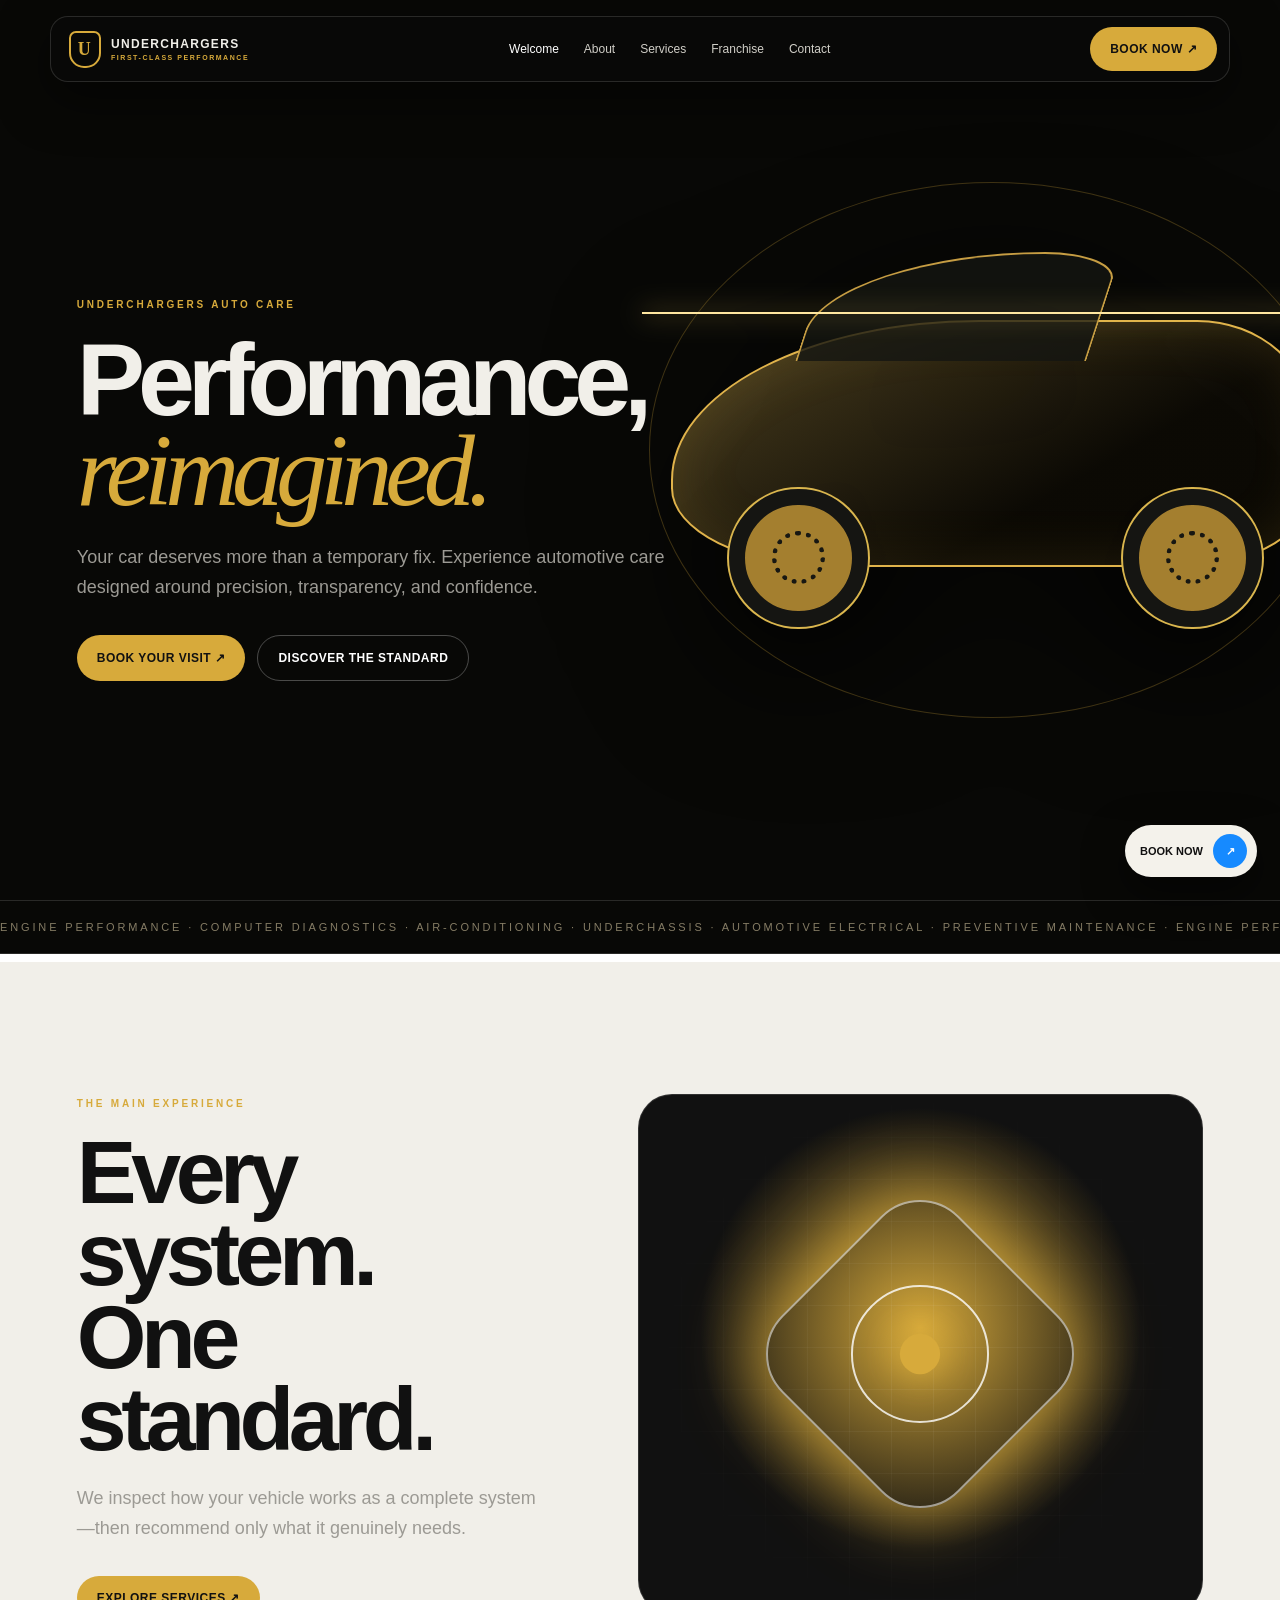
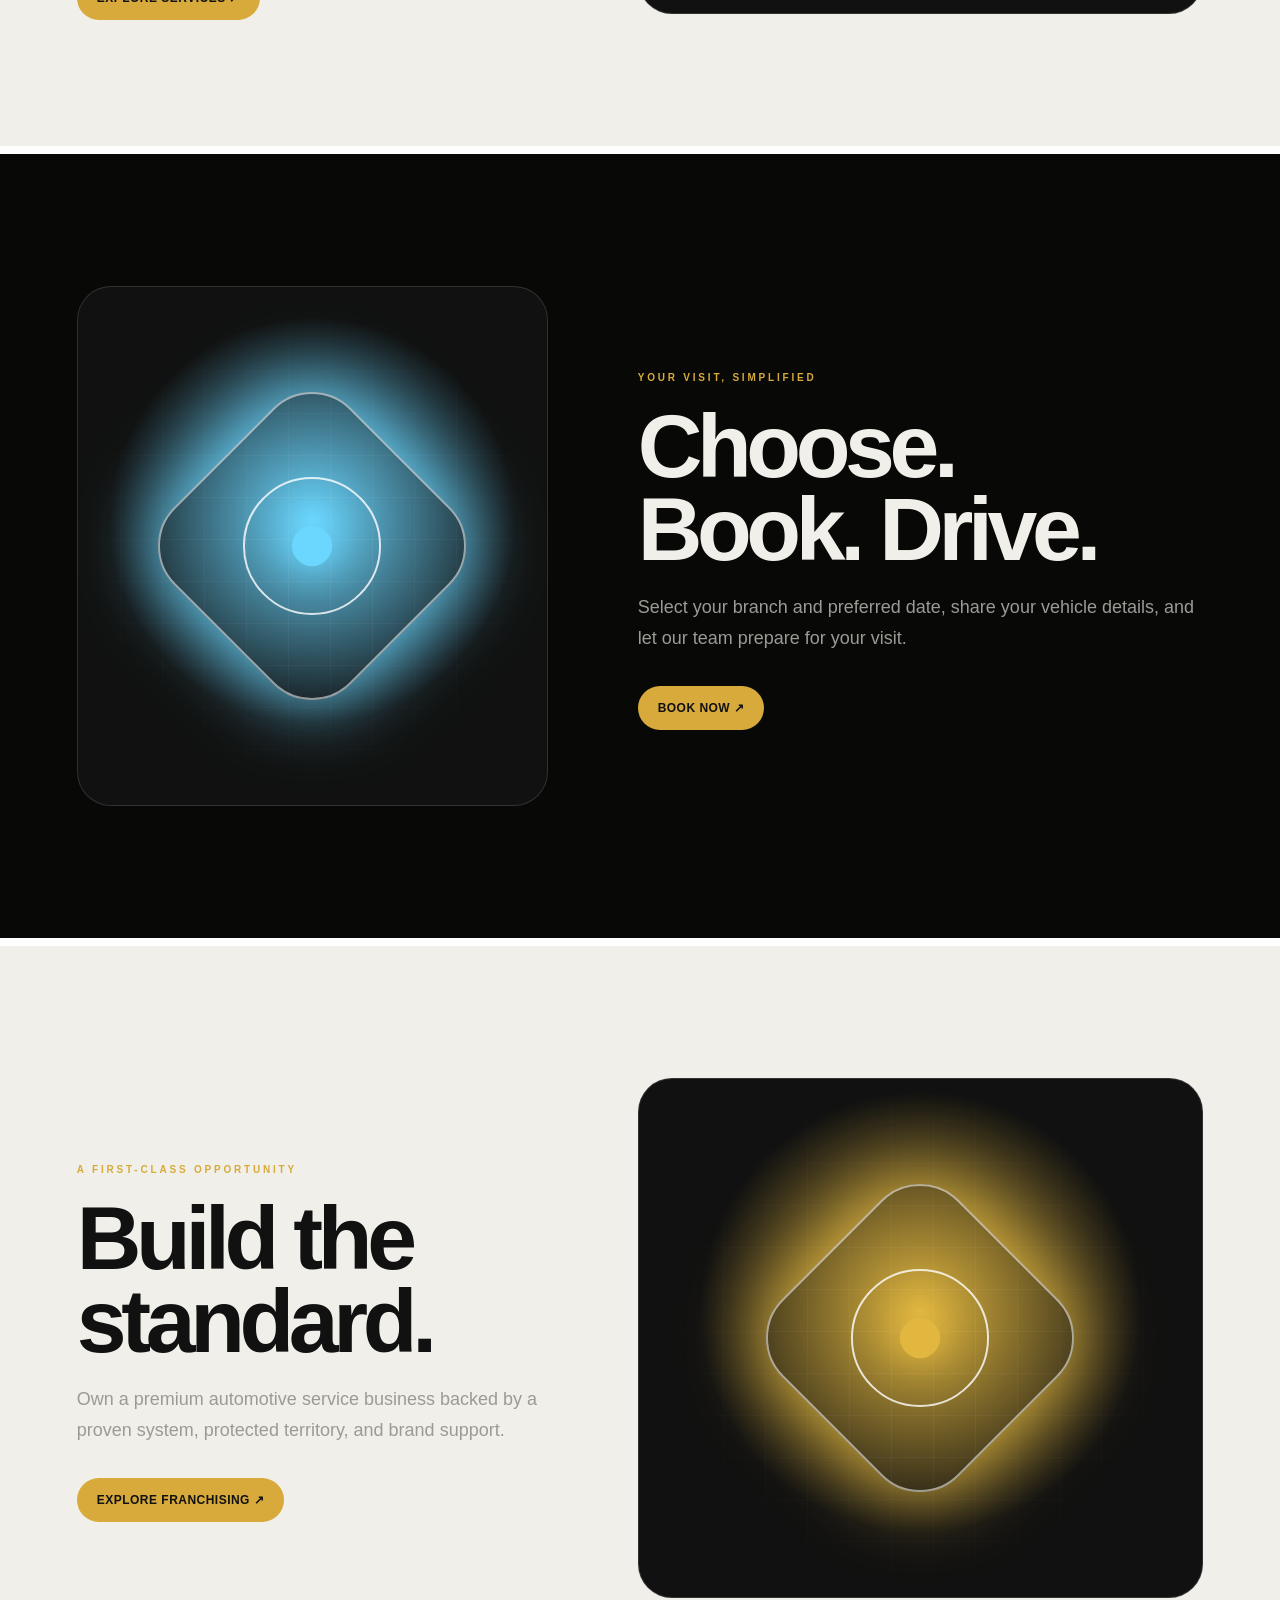
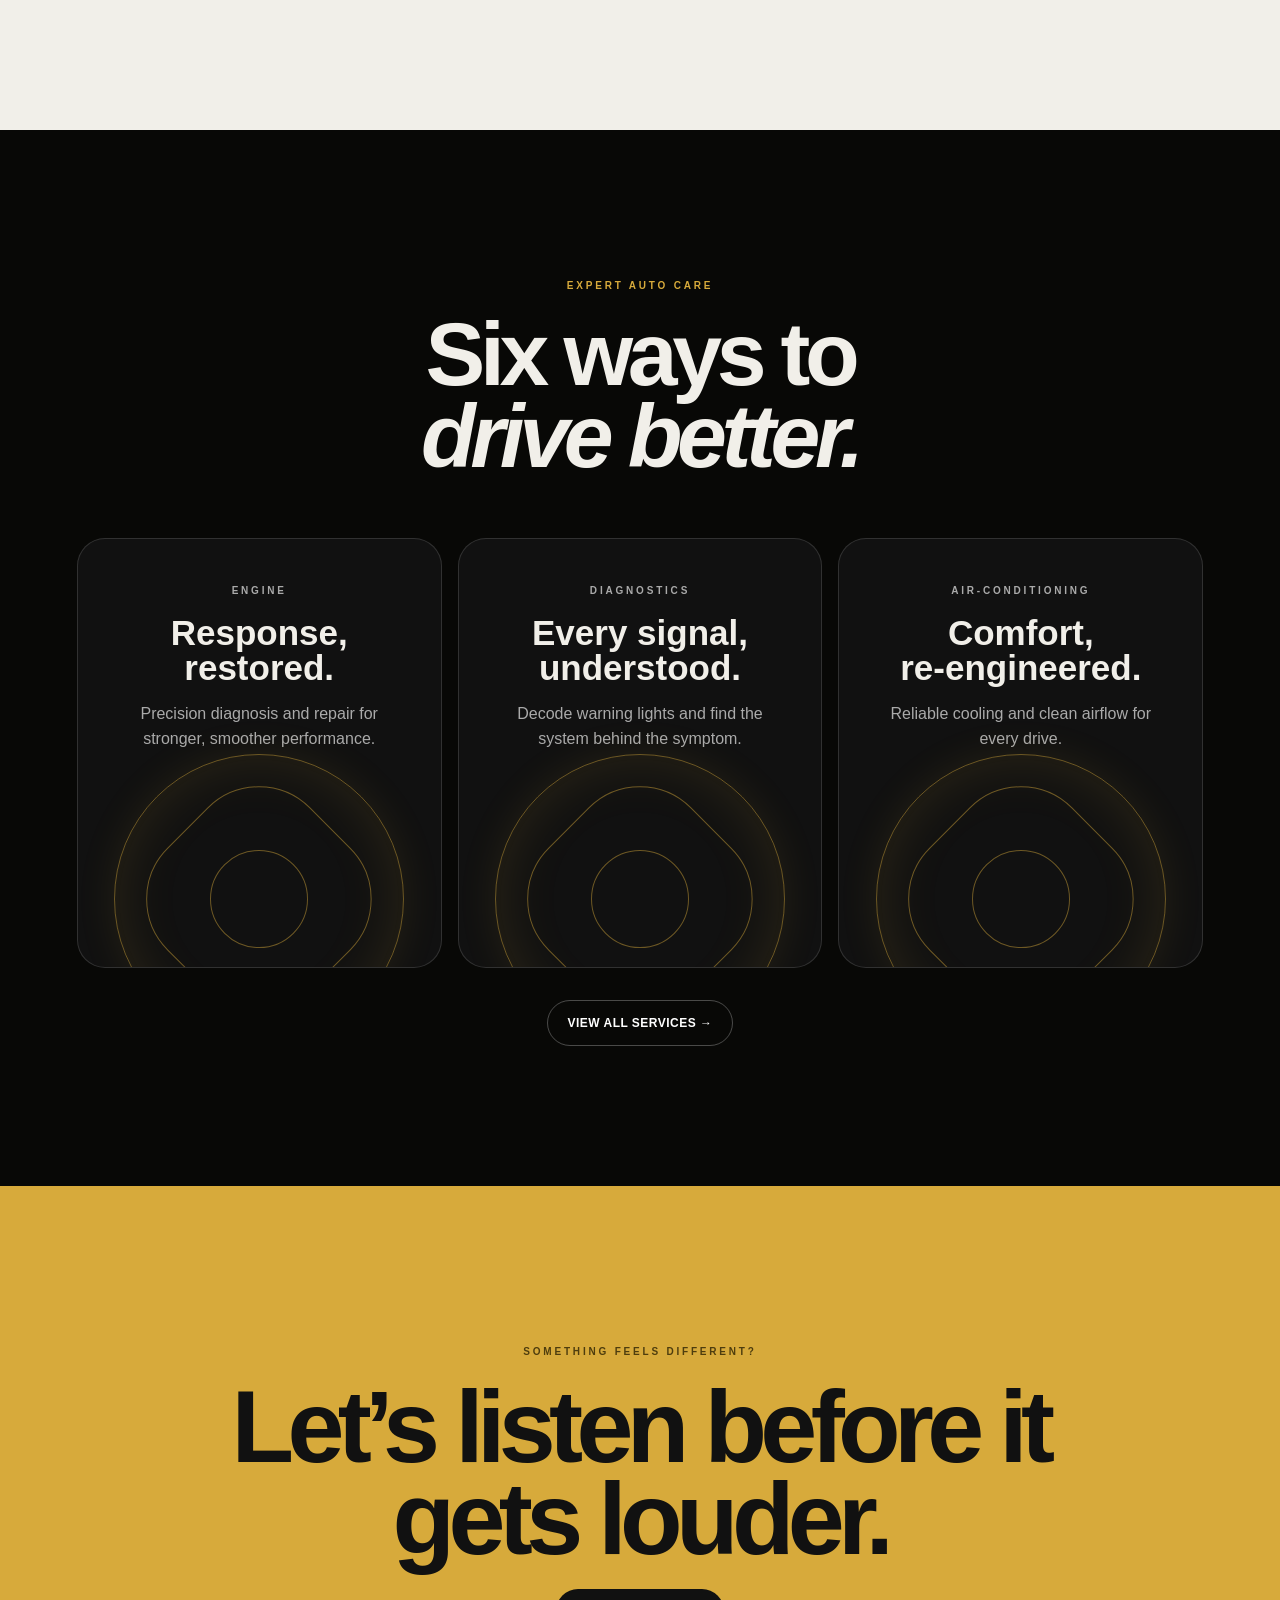
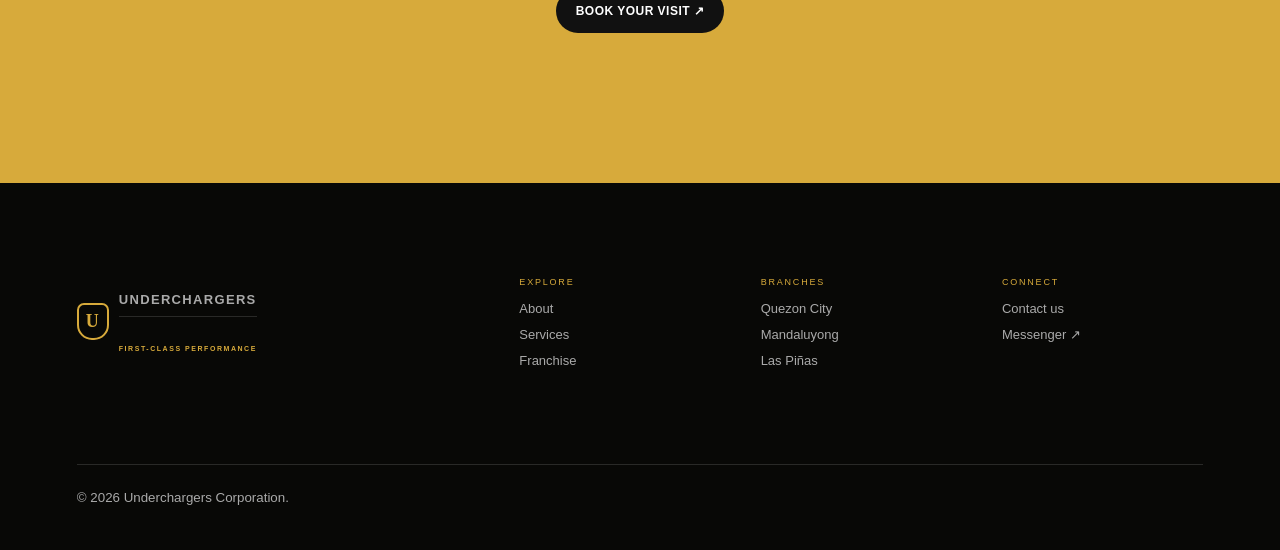
==== index.html @ 42dcd39c "Add files via upload" ====
<!doctype html><html lang="en"><head><meta charset="utf-8"><meta name="viewport" content="width=device-width,initial-scale=1"><title>Underchargers — First-Class Performance</title><meta name="description" content="Premium automotive care built around precision, transparency, and confidence."><link rel="stylesheet" href="styles.css"></head><body>
<nav class="nav"><a class="logo" href="index.html"><span class="mark">U</span><span>UNDERCHARGERS<small>FIRST-CLASS PERFORMANCE</small></span></a><div class="links"><a class="active" href="index.html">Welcome</a><a href="about.html">About</a><a href="services.html">Services</a><a href="franchise.html">Franchise</a><a href="contact.html">Contact</a></div><a class="book-btn" href="book.html">BOOK NOW ↗</a><button class="menu" aria-label="Menu">☰</button></nav>
<main><section class="hero"><div class="hero-copy"><p class="eyebrow">UNDERCHARGERS AUTO CARE</p><h1 class="display">Performance,<br><em>reimagined.</em></h1><p class="sub">Your car deserves more than a temporary fix. Experience automotive care designed around precision, transparency, and confidence.</p><div class="actions"><a class="button" href="book.html">BOOK YOUR VISIT ↗</a><a class="button outline" href="about.html">DISCOVER THE STANDARD</a></div></div><div class="visual-car"><div class="orbit"></div><div class="scan"></div><div class="car-body"></div><div class="wheel w1"></div><div class="wheel w2"></div></div></section>
<div class="marquee"><span>ENGINE PERFORMANCE · COMPUTER DIAGNOSTICS · AIR-CONDITIONING · UNDERCHASSIS · AUTOMOTIVE ELECTRICAL · PREVENTIVE MAINTENANCE · ENGINE PERFORMANCE · COMPUTER DIAGNOSTICS · AIR-CONDITIONING · UNDERCHASSIS · AUTOMOTIVE ELECTRICAL · PREVENTIVE MAINTENANCE · </span></div>
<section class="feature light"><div><p class="eyebrow">THE MAIN EXPERIENCE</p><h2>Every system.<br>One standard.</h2><p class="sub">We inspect how your vehicle works as a complete system—then recommend only what it genuinely needs.</p><div class="actions"><a class="button" href="services.html">EXPLORE SERVICES ↗</a></div></div><div class="feature-art" style="--tone:#d7aa3b"><div class="mechanism"></div></div></section>
<section class="feature"><div class="feature-art" style="--tone:#6bd7ff"><div class="mechanism"></div></div><div><p class="eyebrow">YOUR VISIT, SIMPLIFIED</p><h2>Choose.<br>Book. Drive.</h2><p class="sub">Select your branch and preferred date, share your vehicle details, and let our team prepare for your visit.</p><div class="actions"><a class="button" href="book.html">BOOK NOW ↗</a></div></div></section>
<section class="feature light"><div><p class="eyebrow">A FIRST-CLASS OPPORTUNITY</p><h2>Build the<br>standard.</h2><p class="sub">Own a premium automotive service business backed by a proven system, protected territory, and brand support.</p><div class="actions"><a class="button" href="franchise.html">EXPLORE FRANCHISING ↗</a></div></div><div class="feature-art" style="--tone:#e1b740"><div class="mechanism"></div></div></section>
<section class="section center"><p class="eyebrow">EXPERT AUTO CARE</p><h2 class="page-title">Six ways to<br><em>drive better.</em></h2><div class="tiles"><article class="tile"><p class="eyebrow">ENGINE</p><h3>Response,<br>restored.</h3><p>Precision diagnosis and repair for stronger, smoother performance.</p><div class="tile-art"></div></article><article class="tile"><p class="eyebrow">DIAGNOSTICS</p><h3>Every signal,<br>understood.</h3><p>Decode warning lights and find the system behind the symptom.</p><div class="tile-art"></div></article><article class="tile"><p class="eyebrow">AIR-CONDITIONING</p><h3>Comfort,<br>re-engineered.</h3><p>Reliable cooling and clean airflow for every drive.</p><div class="tile-art"></div></article></div><div class="actions" style="justify-content:center"><a class="button outline" href="services.html">VIEW ALL SERVICES →</a></div></section>
<section class="cta-band"><p class="eyebrow">SOMETHING FEELS DIFFERENT?</p><h2>Let’s listen before it gets louder.</h2><a class="button" href="book.html">BOOK YOUR VISIT ↗</a></section></main>
<footer><div class="footer-logo logo"><span class="mark">U</span><span>UNDERCHARGERS<small>FIRST-CLASS PERFORMANCE</small></span></div><div><p>EXPLORE</p><a href="about.html">About</a><a href="services.html">Services</a><a href="franchise.html">Franchise</a></div><div><p>BRANCHES</p><span>Quezon City</span><span>Mandaluyong</span><span>Las Piñas</span></div><div><p>CONNECT</p><a href="contact.html">Contact us</a><a href="https://m.me/underchargers">Messenger ↗</a></div><small>© 2026 Underchargers Corporation.</small></footer><a class="floating" href="book.html">BOOK NOW <i>↗</i></a><script src="script.js"></script></body></html>
---- styles.css ----
:root{--bg:#080806;--panel:#11110e;--gold:#d7aa3b;--gold2:#f4d77c;--paper:#f1efe9;--muted:#9c9a94;--blue:#72d7ff}*{box-sizing:border-box}html{scroll-behavior:smooth}body{margin:0;background:var(--bg);color:var(--paper);font-family:Inter,Arial,sans-serif;overflow-x:hidden}a{color:inherit;text-decoration:none}button,input,select,textarea{font:inherit}.nav{position:fixed;z-index:50;top:16px;left:50%;transform:translateX(-50%);width:min(1180px,calc(100% - 28px));height:66px;padding:0 12px 0 18px;display:flex;align-items:center;justify-content:space-between;border:1px solid #fff2;border-radius:18px;background:#0a0a08c9;backdrop-filter:blur(18px);box-shadow:0 16px 50px #0008}.logo{display:flex;align-items:center;gap:10px;font-size:12px;font-weight:900;letter-spacing:.11em}.mark{display:grid;place-items:center;width:32px;height:37px;border:2px solid var(--gold);border-radius:7px 7px 15px 15px;color:var(--gold);font:900 18px Georgia}.logo small{display:block;margin-top:3px;color:var(--gold);font-size:7px;letter-spacing:.22em}.links{display:flex;align-items:center;gap:25px;font-size:12px}.links a{color:#d1cfc8}.links a:hover,.links a.active{color:#fff}.book-btn,.button{display:inline-flex;align-items:center;justify-content:center;gap:22px;padding:15px 20px;border:0;border-radius:100px;background:var(--gold);color:#111!important;font-size:12px;font-weight:900;letter-spacing:.04em;cursor:pointer}.book-btn:hover,.button:hover{transform:translateY(-2px);box-shadow:0 12px 32px #d7aa3b35}.menu{display:none;border:0;background:transparent;color:white;font-size:25px}.eyebrow{color:var(--gold);font-size:10px;font-weight:900;letter-spacing:.28em}.display{font-size:clamp(58px,8vw,128px);line-height:.88;letter-spacing:-.07em;margin:25px 0}.display em{font-family:Georgia,serif;font-weight:400;color:var(--gold)}.sub{max-width:620px;color:var(--muted);font-size:18px;line-height:1.7}.hero{position:relative;min-height:100vh;padding:160px max(6vw,28px) 90px;display:flex;align-items:center;overflow:hidden}.hero-copy{position:relative;z-index:4;width:55%}.actions{display:flex;gap:12px;flex-wrap:wrap;margin-top:32px}.button.outline{background:transparent;color:white!important;border:1px solid #fff4}.visual-car{position:absolute;right:-6%;top:26%;width:57vw;height:48vh;filter:drop-shadow(0 35px 70px #000);animation:float 6s ease-in-out infinite}.car-body{position:absolute;inset:20% 6% 23%;border:2px solid #e0b34b;border-radius:48% 18% 20% 25%/65% 42% 32% 32%;background:linear-gradient(150deg,#e4bd5b55,#19130655 64%);box-shadow:inset 0 0 60px #d7aa3b22}.car-body:before{content:"";position:absolute;left:22%;top:-29%;width:45%;height:44%;border:2px solid #c69d43;border-bottom:0;border-radius:90% 32% 0 0;transform:skewX(-18deg);background:#151612cc}.wheel{position:absolute;bottom:9%;width:19%;aspect-ratio:1;border-radius:50%;border:16px solid #151512;background:#a47f2f;box-shadow:0 0 0 2px #dab64e}.wheel:after{content:"";position:absolute;inset:25%;border:5px dotted #171712;border-radius:50%}.wheel.w1{left:14%}.wheel.w2{right:13%}.scan{position:absolute;z-index:2;left:2%;right:2%;height:2px;top:18%;background:#ffe7a0;box-shadow:0 0 25px #ffd560;animation:scan 3.2s ease-in-out infinite}.orbit{position:absolute;inset:-12% 3%;border:1px solid #d6aa3b44;border-radius:50%;animation:spin 15s linear infinite}.section{padding:140px max(6vw,28px)}.light{background:var(--paper);color:#111}.center{text-align:center}.center .sub{margin-inline:auto}.feature{min-height:88vh;display:grid;grid-template-columns:1fr 1.2fr;align-items:center;gap:7vw;padding:110px max(6vw,28px);border-top:8px solid #fff}.feature h2,.page-title{font-size:clamp(52px,7vw,105px);line-height:.92;letter-spacing:-.06em;margin:22px 0}.feature-art{position:relative;min-height:520px;border-radius:34px;overflow:hidden;background:radial-gradient(circle at 50% 45%,var(--tone,#a97817),#111 55%);border:1px solid #fff2}.feature-art:before{content:"";position:absolute;inset:0;background-image:linear-gradient(#fff1 1px,transparent 1px),linear-gradient(90deg,#fff1 1px,transparent 1px);background-size:42px 42px;mask-image:radial-gradient(circle,#000,transparent 72%)}.mechanism{position:absolute;width:250px;aspect-ratio:1;left:50%;top:50%;transform:translate(-50%,-50%) rotate(45deg);border:2px solid #fff8;border-radius:22%;box-shadow:0 0 80px var(--tone);animation:turn 8s linear infinite}.mechanism:before,.mechanism:after{content:"";position:absolute;inset:22%;border:2px solid #fffc;border-radius:50%}.mechanism:after{inset:42%;background:var(--tone);border:0;box-shadow:0 0 35px var(--tone)}.tiles{display:grid;grid-template-columns:repeat(3,1fr);gap:16px;margin-top:60px}.tile{position:relative;min-height:430px;padding:34px;border-radius:28px;overflow:hidden;background:#111;border:1px solid #fff2}.tile h3{font-size:35px;line-height:1;margin:16px 0}.tile p{color:#aaa;line-height:1.6}.tile-art{position:absolute;left:10%;right:10%;bottom:-18%;aspect-ratio:1;border:1px solid #d6aa3b77;border-radius:50%;box-shadow:inset 0 0 60px #d6aa3b22,0 0 40px #d6aa3b19}.tile-art:before,.tile-art:after{content:"";position:absolute;inset:15%;border:1px solid #d6aa3b77;border-radius:36%;transform:rotate(45deg)}.tile-art:after{inset:33%;border-radius:50%;animation:pulse 2.8s infinite}.marquee{overflow:hidden;padding:20px 0;border-block:1px solid #fff2;white-space:nowrap;color:#857c65;font-size:11px;letter-spacing:.26em}.marquee span{display:inline-block;animation:marquee 24s linear infinite}.cta-band{padding:150px 28px;text-align:center;background:var(--gold);color:#111}.cta-band .eyebrow{color:#4e3d0e}.cta-band h2{font-size:clamp(56px,8vw,116px);line-height:.9;letter-spacing:-.065em;margin:24px auto;max-width:1000px}.cta-band .button{background:#111;color:#fff!important}.floating{position:fixed;z-index:60;right:23px;bottom:23px;display:flex;align-items:center;gap:10px;padding:9px 10px 9px 15px;border-radius:100px;background:#f4f2eb;color:#111;box-shadow:0 15px 40px #0008;font-size:11px;font-weight:900}.floating i{display:grid;place-items:center;width:34px;height:34px;border-radius:50%;background:#168aff;color:white;font-style:normal}footer{display:grid;grid-template-columns:2fr 1fr 1fr 1fr;gap:40px;padding:85px max(6vw,28px) 45px;background:#080806;color:#aaa}footer p{color:var(--gold);font-size:9px;letter-spacing:.2em}footer a,footer span{display:block;font-size:13px;line-height:2}footer small{grid-column:1/-1;margin-top:50px;padding-top:25px;border-top:1px solid #fff2}.page-hero{min-height:78vh;padding:180px max(6vw,28px) 90px;display:flex;align-items:end;position:relative;overflow:hidden}.page-hero .sub{font-size:20px}.about-theme{background:var(--paper);color:#111}.about-theme .nav{background:#eeeae0d9;border-color:#1112}.about-theme .links a{color:#403d36}.about-theme .menu{color:#111}.editorial{display:grid;grid-template-columns:1fr 1fr;gap:8vw;align-items:center;padding:130px max(6vw,28px)}.editorial h2{font:400 clamp(50px,7vw,95px)/.95 Georgia,serif;letter-spacing:-.05em}.photo-placeholder{min-height:630px;border-radius:250px 250px 20px 20px;background:linear-gradient(150deg,#222,#69501d 45%,#d5af51);position:relative;overflow:hidden}.photo-placeholder:after{content:"UNDERCHARGERS";position:absolute;bottom:35px;left:35px;color:white;font-weight:900;letter-spacing:.2em}.values{display:grid;grid-template-columns:repeat(3,1fr);gap:1px;background:#bbb4a7}.value{background:var(--paper);padding:70px 45px;min-height:330px}.value b{color:#a67d19}.value h3{font-size:32px}.service-theme{background:#050b10}.lab-grid{position:absolute;inset:0;background-image:linear-gradient(#55caff10 1px,transparent 1px),linear-gradient(90deg,#55caff10 1px,transparent 1px);background-size:55px 55px;mask-image:linear-gradient(to bottom,#000,transparent)}.service-list{display:grid;gap:2px;background:#26323a;padding:2px}.service-row{display:grid;grid-template-columns:90px 1fr 1.2fr 70px;gap:25px;align-items:center;padding:40px max(4vw,22px);background:#071016;transition:.3s}.service-row:hover{background:#10232d}.service-row>span{color:var(--blue)}.service-row h3{font-size:clamp(30px,4vw,55px);margin:0}.service-row p{color:#9ba8af}.service-row b{font-size:26px}.franchise-theme{background:#0c0b09}.blueprint{position:absolute;inset:0;background-image:linear-gradient(#d7aa3b18 1px,transparent 1px),linear-gradient(90deg,#d7aa3b18 1px,transparent 1px);background-size:45px 45px;transform:perspective(700px) rotateX(58deg) scale(1.6);transform-origin:bottom;opacity:.8}.franchise-grid{display:grid;grid-template-columns:repeat(2,1fr);gap:16px}.biz-card{min-height:320px;padding:42px;border:1px solid #fff2;background:#11110e;border-radius:24px}.biz-card strong{font-size:72px;color:var(--gold)}.biz-card h3{font-size:28px}.timeline{display:grid;grid-template-columns:repeat(6,1fr);gap:2px;background:#2d291e}.step{background:#11110e;padding:35px 24px;min-height:250px}.step b{color:var(--gold);font-size:30px}.step h3{font-size:17px}.step p{font-size:13px;color:#999;line-height:1.6}.contact-theme{background:#e9e5da;color:#111}.concierge{display:grid;grid-template-columns:1fr 1fr;gap:18px;padding:80px max(6vw,28px) 140px}.contact-card{padding:44px;border:1px solid #bbb4a7;border-radius:26px;background:#f5f2ea}.contact-card h2{font-size:38px}.contact-card a{display:block;padding:17px 0;border-top:1px solid #ccc5b8}.booking-theme{background:#ece9e0;color:#111}.booking-wrap{padding:140px max(6vw,28px)}.booking-shell{max-width:1080px;margin:auto;background:#fff;border-radius:30px;box-shadow:0 30px 80px #42381724;overflow:hidden}.booking-head{padding:42px 50px;background:#111;color:white}.progress{height:4px;background:#332e20}.progress i{display:block;width:25%;height:100%;background:var(--gold);transition:.4s}.booking-body{padding:50px}.booking-step{display:none}.booking-step.active{display:block;animation:enter .4s ease}.booking-step h2{font-size:clamp(36px,5vw,62px);letter-spacing:-.04em}.choice-grid{display:grid;grid-template-columns:repeat(3,1fr);gap:12px}.choice{padding:24px;text-align:left;border:1px solid #d6d0c3;border-radius:16px;background:white;cursor:pointer}.choice:hover,.choice.selected{border-color:#ad7f17;background:#fff8e4}.choice strong{display:block;margin-bottom:7px}.calendar-head{display:flex;justify-content:space-between;align-items:center;margin:25px 0}.calendar-head button{border:0;background:#111;color:white;border-radius:50%;width:40px;height:40px}.calendar{display:grid;grid-template-columns:repeat(7,1fr);gap:6px}.calendar span{text-align:center;font-size:11px;color:#777;padding:8px}.day{aspect-ratio:1;border:1px solid #ddd6c7;border-radius:12px;background:white;cursor:pointer}.day:hover,.day.selected{background:var(--gold);border-color:var(--gold)}.day:disabled{opacity:.25;cursor:not-allowed}.form-grid{display:grid;grid-template-columns:1fr 1fr;gap:16px}.field{display:grid;gap:7px}.field.full{grid-column:1/-1}.field label{font-size:11px;font-weight:800;letter-spacing:.08em}.field input,.field select,.field textarea{width:100%;padding:15px;border:1px solid #ccc5b8;border-radius:12px;background:#faf9f5}.field textarea{min-height:130px;resize:vertical}.booking-actions{display:flex;justify-content:space-between;gap:12px;margin-top:35px}.booking-actions button{padding:14px 22px;border-radius:100px;border:1px solid #bbb;background:white;cursor:pointer}.booking-actions .next{background:#111;color:white;border-color:#111;margin-left:auto}.confirmation{text-align:center;padding:30px}.confirmation .check{display:grid;place-items:center;width:95px;height:95px;border-radius:50%;margin:0 auto 30px;background:var(--gold);font-size:45px}.confirmation strong{font-size:24px}.error{color:#b12222;font-size:12px;margin-top:15px}.hidden{display:none!important}
@keyframes float{50%{transform:translateY(-22px)}}@keyframes scan{50%{top:82%}}@keyframes spin{to{transform:rotate(360deg)}}@keyframes turn{to{transform:translate(-50%,-50%) rotate(405deg)}}@keyframes pulse{50%{transform:scale(1.15);box-shadow:0 0 35px var(--gold)}}@keyframes marquee{to{transform:translateX(-50%)}}@keyframes enter{from{opacity:0;transform:translateY(15px)}}
@media(max-width:980px){.links{display:none;position:absolute;top:76px;left:0;right:0;padding:24px;flex-direction:column;align-items:stretch;background:#0b0b09;border:1px solid #fff2;border-radius:18px}.links.open{display:flex}.menu{display:block}.nav .book-btn{margin-left:auto;margin-right:8px}.hero-copy{width:72%}.tiles{grid-template-columns:1fr 1fr}.timeline{grid-template-columns:repeat(3,1fr)}footer{grid-template-columns:1fr 1fr}.footer-logo{grid-column:1/-1}}
@media(max-width:680px){.nav{top:8px;height:60px}.nav>.book-btn{font-size:0;padding:12px}.nav>.book-btn:after{content:"BOOK";font-size:10px}.logo span:last-child{font-size:10px}.hero{min-height:930px;align-items:flex-start;padding-top:145px}.hero-copy{width:100%}.display{font-size:58px}.visual-car{width:110vw;height:38vh;top:57%;right:-28%}.feature{grid-template-columns:1fr;min-height:auto;padding-block:90px}.feature-art{min-height:420px;order:2}.tiles,.franchise-grid,.choice-grid,.form-grid,.concierge,.editorial{grid-template-columns:1fr}.tile{min-height:380px}.timeline{grid-template-columns:1fr 1fr}.service-row{grid-template-columns:45px 1fr 35px}.service-row p{grid-column:2/-1}.page-hero{min-height:85vh;padding-top:140px}.booking-wrap{padding:100px 14px}.booking-head,.booking-body{padding:30px 22px}.calendar{gap:3px}.day{border-radius:7px}.floating{left:14px;right:14px;justify-content:center}.floating i{position:absolute;right:8px}footer{grid-template-columns:1fr}.footer-logo{grid-column:auto}}
@media(prefers-reduced-motion:reduce){*{animation:none!important;scroll-behavior:auto!important}}
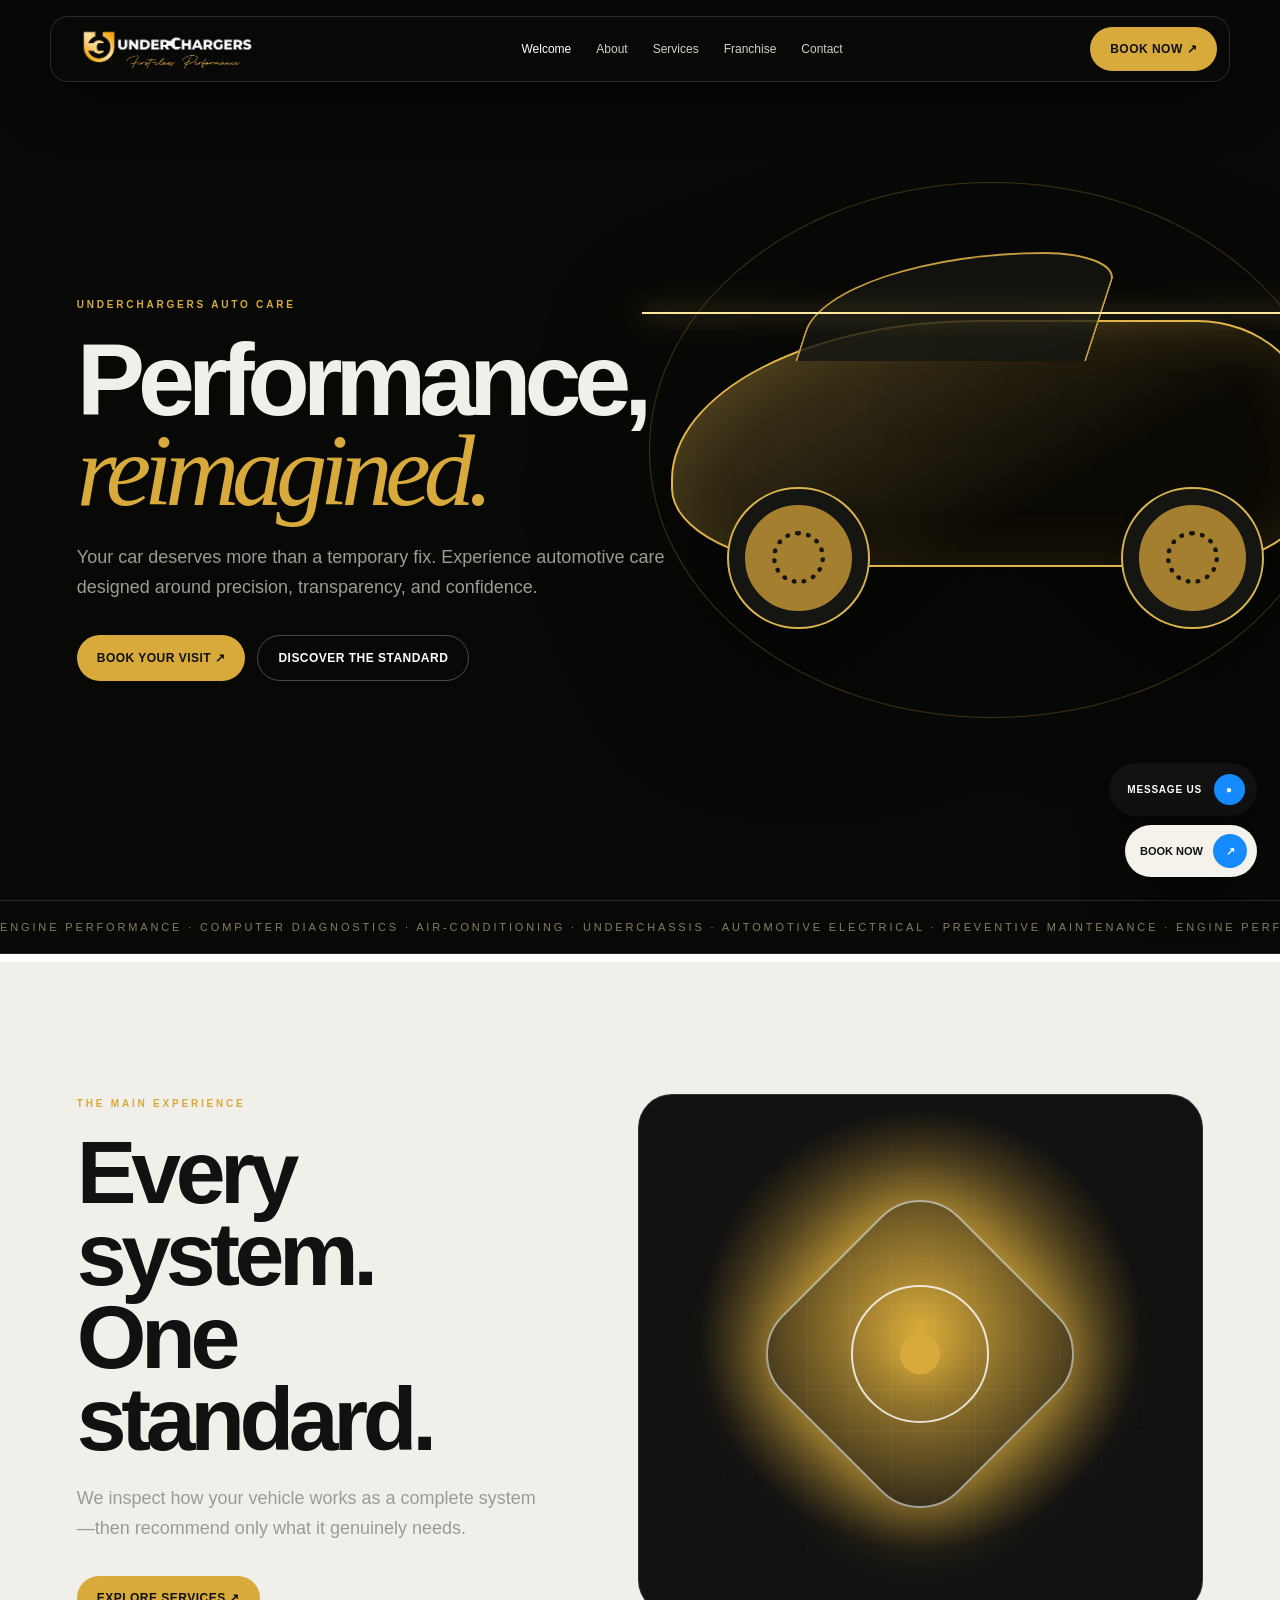
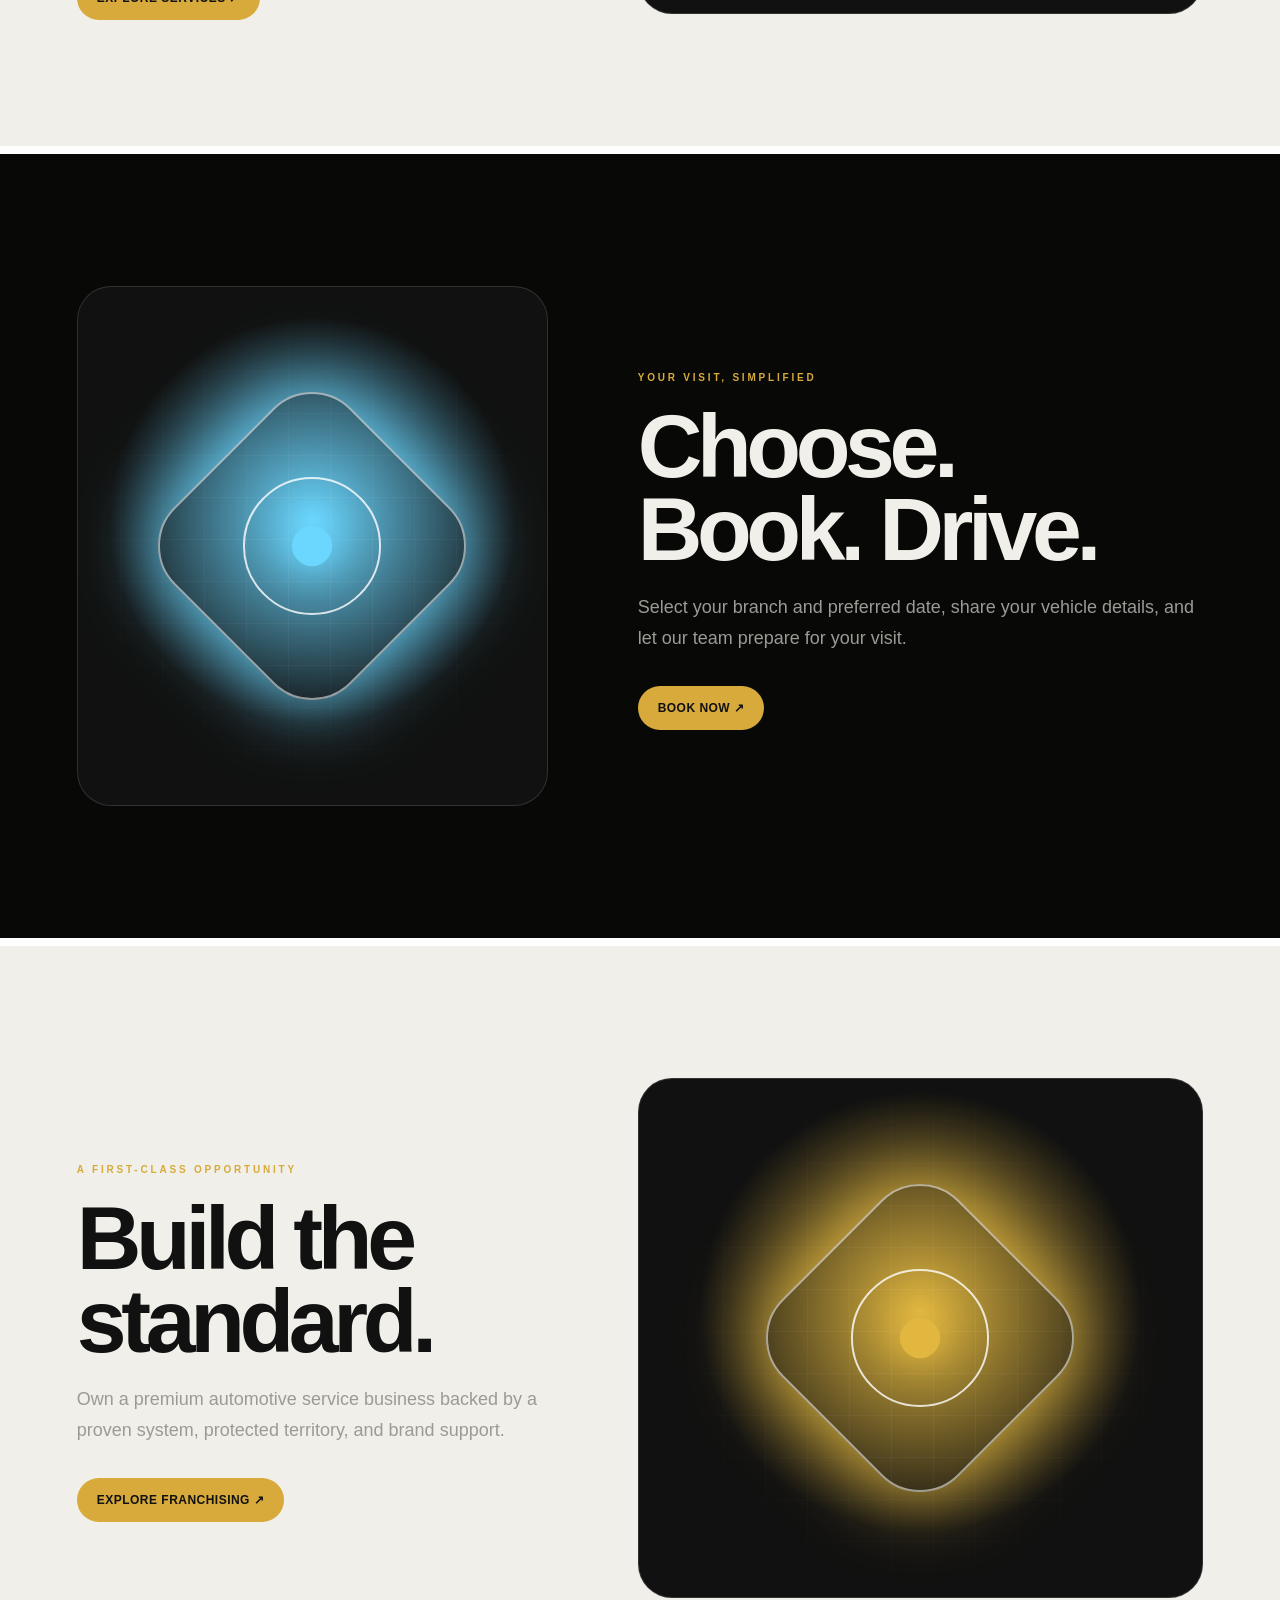
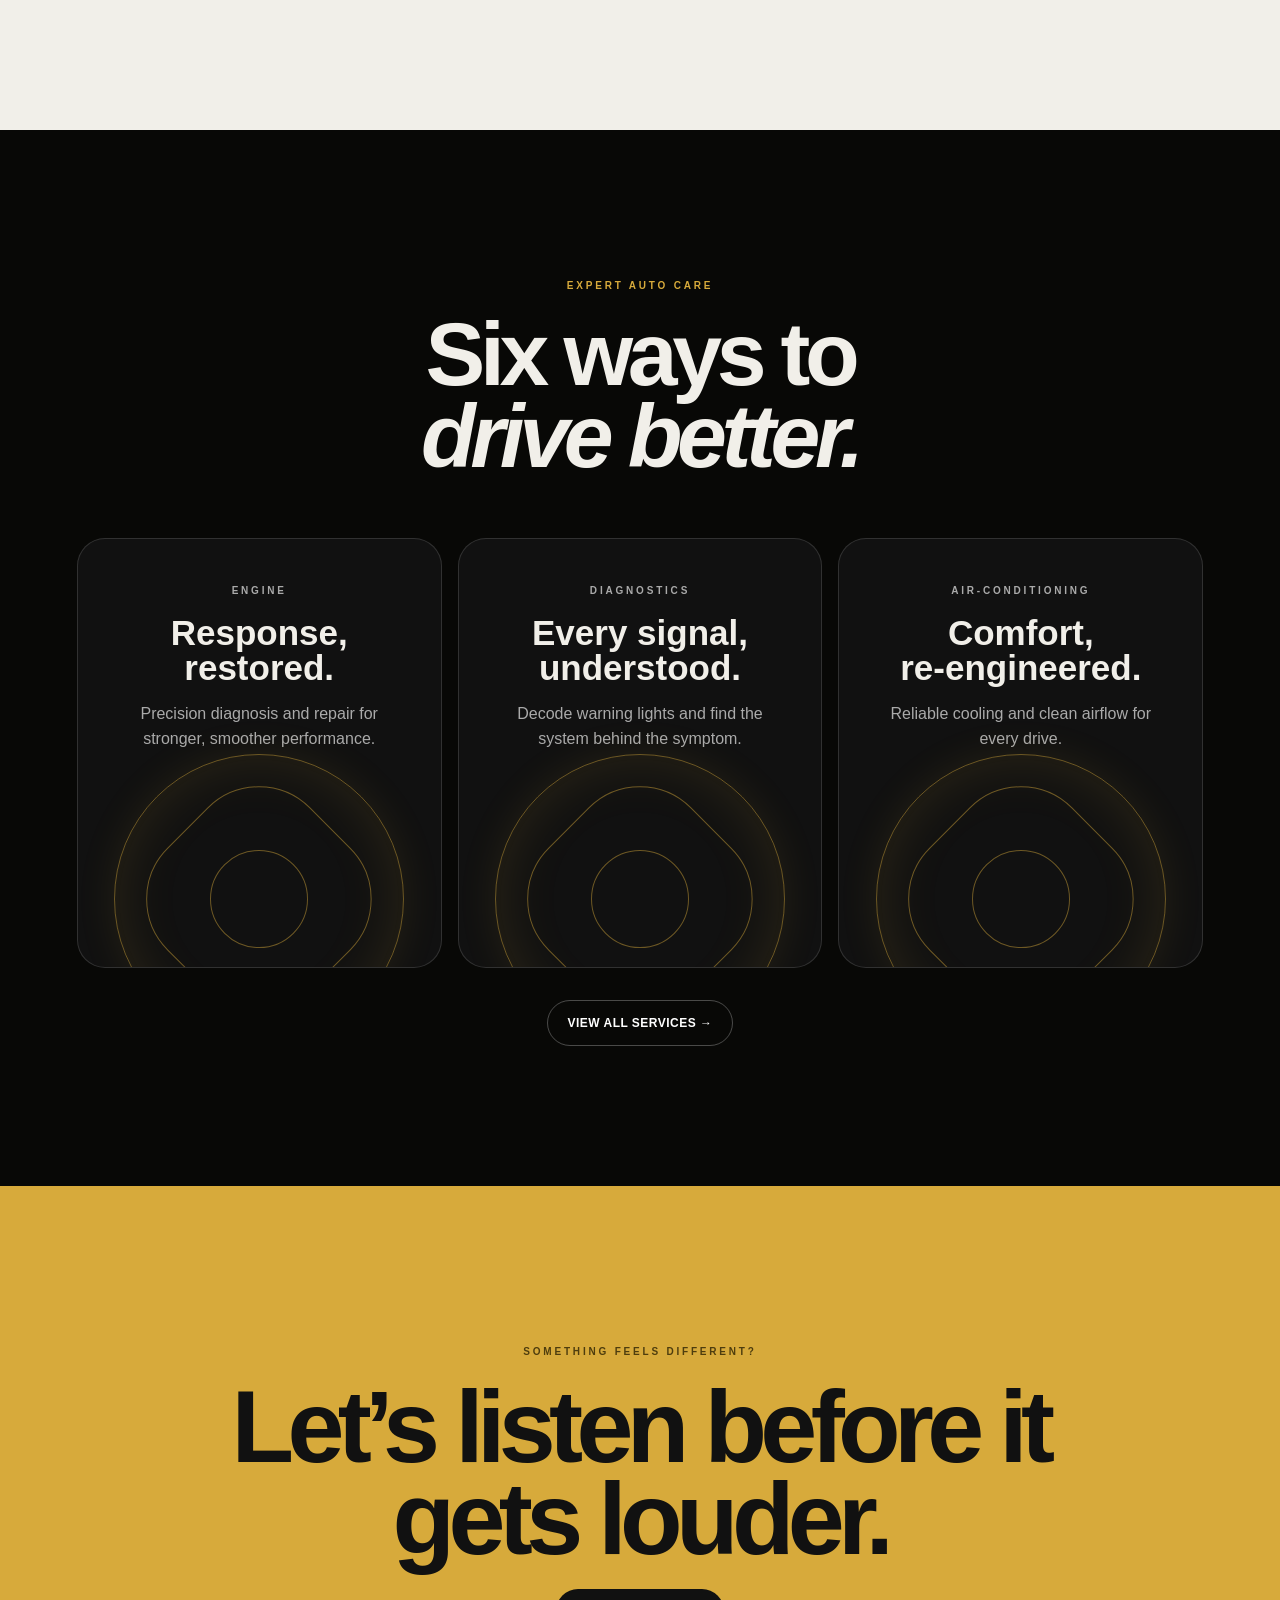
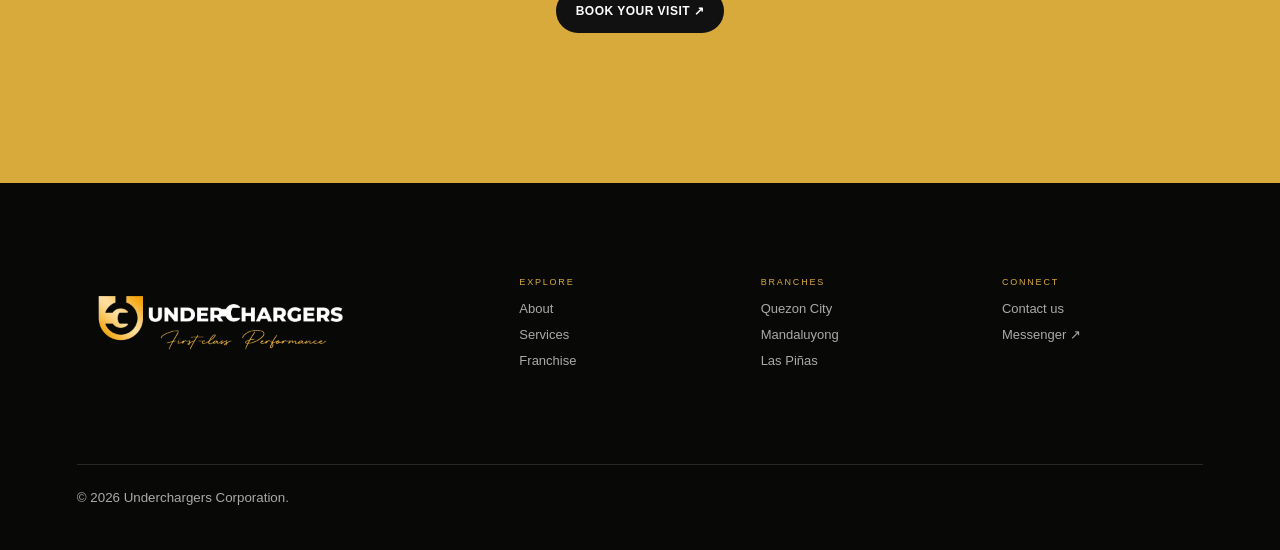
==== commit a565ae91: "Add files via upload" ====
--- a/index.html
+++ b/index.html
@@ -1,5 +1,5 @@
 <!doctype html><html lang="en"><head><meta charset="utf-8"><meta name="viewport" content="width=device-width,initial-scale=1"><title>Underchargers — First-Class Performance</title><meta name="description" content="Premium automotive care built around precision, transparency, and confidence."><link rel="stylesheet" href="styles.css"></head><body>
-<nav class="nav"><a class="logo" href="index.html"><span class="mark">U</span><span>UNDERCHARGERS<small>FIRST-CLASS PERFORMANCE</small></span></a><div class="links"><a class="active" href="index.html">Welcome</a><a href="about.html">About</a><a href="services.html">Services</a><a href="franchise.html">Franchise</a><a href="contact.html">Contact</a></div><a class="book-btn" href="book.html">BOOK NOW ↗</a><button class="menu" aria-label="Menu">☰</button></nav>
+<nav class="nav"><a class="logo" href="index.html"><img src="logo.png" alt="Underchargers — First-Class Performance"></a><div class="links"><a class="active" href="index.html">Welcome</a><a href="about.html">About</a><a href="services.html">Services</a><a href="franchise.html">Franchise</a><a href="contact.html">Contact</a></div><a class="book-btn" href="book.html">BOOK NOW ↗</a><button class="menu" aria-label="Menu">☰</button></nav>
 <main><section class="hero"><div class="hero-copy"><p class="eyebrow">UNDERCHARGERS AUTO CARE</p><h1 class="display">Performance,<br><em>reimagined.</em></h1><p class="sub">Your car deserves more than a temporary fix. Experience automotive care designed around precision, transparency, and confidence.</p><div class="actions"><a class="button" href="book.html">BOOK YOUR VISIT ↗</a><a class="button outline" href="about.html">DISCOVER THE STANDARD</a></div></div><div class="visual-car"><div class="orbit"></div><div class="scan"></div><div class="car-body"></div><div class="wheel w1"></div><div class="wheel w2"></div></div></section>
 <div class="marquee"><span>ENGINE PERFORMANCE · COMPUTER DIAGNOSTICS · AIR-CONDITIONING · UNDERCHASSIS · AUTOMOTIVE ELECTRICAL · PREVENTIVE MAINTENANCE · ENGINE PERFORMANCE · COMPUTER DIAGNOSTICS · AIR-CONDITIONING · UNDERCHASSIS · AUTOMOTIVE ELECTRICAL · PREVENTIVE MAINTENANCE · </span></div>
 <section class="feature light"><div><p class="eyebrow">THE MAIN EXPERIENCE</p><h2>Every system.<br>One standard.</h2><p class="sub">We inspect how your vehicle works as a complete system—then recommend only what it genuinely needs.</p><div class="actions"><a class="button" href="services.html">EXPLORE SERVICES ↗</a></div></div><div class="feature-art" style="--tone:#d7aa3b"><div class="mechanism"></div></div></section>
@@ -7,4 +7,4 @@
 <section class="feature light"><div><p class="eyebrow">A FIRST-CLASS OPPORTUNITY</p><h2>Build the<br>standard.</h2><p class="sub">Own a premium automotive service business backed by a proven system, protected territory, and brand support.</p><div class="actions"><a class="button" href="franchise.html">EXPLORE FRANCHISING ↗</a></div></div><div class="feature-art" style="--tone:#e1b740"><div class="mechanism"></div></div></section>
 <section class="section center"><p class="eyebrow">EXPERT AUTO CARE</p><h2 class="page-title">Six ways to<br><em>drive better.</em></h2><div class="tiles"><article class="tile"><p class="eyebrow">ENGINE</p><h3>Response,<br>restored.</h3><p>Precision diagnosis and repair for stronger, smoother performance.</p><div class="tile-art"></div></article><article class="tile"><p class="eyebrow">DIAGNOSTICS</p><h3>Every signal,<br>understood.</h3><p>Decode warning lights and find the system behind the symptom.</p><div class="tile-art"></div></article><article class="tile"><p class="eyebrow">AIR-CONDITIONING</p><h3>Comfort,<br>re-engineered.</h3><p>Reliable cooling and clean airflow for every drive.</p><div class="tile-art"></div></article></div><div class="actions" style="justify-content:center"><a class="button outline" href="services.html">VIEW ALL SERVICES →</a></div></section>
 <section class="cta-band"><p class="eyebrow">SOMETHING FEELS DIFFERENT?</p><h2>Let’s listen before it gets louder.</h2><a class="button" href="book.html">BOOK YOUR VISIT ↗</a></section></main>
-<footer><div class="footer-logo logo"><span class="mark">U</span><span>UNDERCHARGERS<small>FIRST-CLASS PERFORMANCE</small></span></div><div><p>EXPLORE</p><a href="about.html">About</a><a href="services.html">Services</a><a href="franchise.html">Franchise</a></div><div><p>BRANCHES</p><span>Quezon City</span><span>Mandaluyong</span><span>Las Piñas</span></div><div><p>CONNECT</p><a href="contact.html">Contact us</a><a href="https://m.me/underchargers">Messenger ↗</a></div><small>© 2026 Underchargers Corporation.</small></footer><a class="floating" href="book.html">BOOK NOW <i>↗</i></a><script src="script.js"></script></body></html>
+<footer><div class="footer-logo logo"><img src="logo.png" alt="Underchargers — First-Class Performance"></div><div><p>EXPLORE</p><a href="about.html">About</a><a href="services.html">Services</a><a href="franchise.html">Franchise</a></div><div><p>BRANCHES</p><span>Quezon City</span><span>Mandaluyong</span><span>Las Piñas</span></div><div><p>CONNECT</p><a href="contact.html">Contact us</a><a href="https://m.me/underchargers">Messenger ↗</a></div><small>© 2026 Underchargers Corporation.</small></footer><div class="floating-actions"><a class="message-float" href="https://m.me/underchargers"><span>MESSAGE US</span><i>●</i></a><a class="floating" href="book.html">BOOK NOW <i>↗</i></a></div><script src="script.js"></script></body></html>
--- a/styles.css
+++ b/styles.css
@@ -3,3 +3,17 @@
 @media(max-width:980px){.links{display:none;position:absolute;top:76px;left:0;right:0;padding:24px;flex-direction:column;align-items:stretch;background:#0b0b09;border:1px solid #fff2;border-radius:18px}.links.open{display:flex}.menu{display:block}.nav .book-btn{margin-left:auto;margin-right:8px}.hero-copy{width:72%}.tiles{grid-template-columns:1fr 1fr}.timeline{grid-template-columns:repeat(3,1fr)}footer{grid-template-columns:1fr 1fr}.footer-logo{grid-column:1/-1}}
 @media(max-width:680px){.nav{top:8px;height:60px}.nav>.book-btn{font-size:0;padding:12px}.nav>.book-btn:after{content:"BOOK";font-size:10px}.logo span:last-child{font-size:10px}.hero{min-height:930px;align-items:flex-start;padding-top:145px}.hero-copy{width:100%}.display{font-size:58px}.visual-car{width:110vw;height:38vh;top:57%;right:-28%}.feature{grid-template-columns:1fr;min-height:auto;padding-block:90px}.feature-art{min-height:420px;order:2}.tiles,.franchise-grid,.choice-grid,.form-grid,.concierge,.editorial{grid-template-columns:1fr}.tile{min-height:380px}.timeline{grid-template-columns:1fr 1fr}.service-row{grid-template-columns:45px 1fr 35px}.service-row p{grid-column:2/-1}.page-hero{min-height:85vh;padding-top:140px}.booking-wrap{padding:100px 14px}.booking-head,.booking-body{padding:30px 22px}.calendar{gap:3px}.day{border-radius:7px}.floating{left:14px;right:14px;justify-content:center}.floating i{position:absolute;right:8px}footer{grid-template-columns:1fr}.footer-logo{grid-column:auto}}
 @media(prefers-reduced-motion:reduce){*{animation:none!important;scroll-behavior:auto!important}}
+
+.service-billboards{background:#000}.service-intro{position:relative;min-height:100vh;display:grid;grid-template-columns:1fr .8fr;align-items:center;padding:160px max(7vw,30px) 80px;overflow:hidden;background:#03090d}.intro-copy{position:relative;z-index:2}.service-intro h1{font-size:clamp(65px,9vw,145px);line-height:.86;letter-spacing:-.075em;margin:25px 0}.service-intro h1 em{font:400 1em Georgia;color:#69d9ff}.service-intro .intro-copy>p:not(.eyebrow){max-width:620px;color:#a2aeb4;font-size:19px;line-height:1.6}.service-intro .intro-copy>a{display:inline-block;margin-top:28px;color:#70d8ff;font-size:12px;font-weight:900;letter-spacing:.08em}.system-visual{position:relative;width:min(37vw,520px);aspect-ratio:1;border:1px solid #6bdcff55;border-radius:50%;display:grid;place-items:center;box-shadow:inset 0 0 90px #3acfff17,0 0 90px #00bfff10;animation:float 6s ease-in-out infinite}.system-visual i{position:absolute;inset:14%;border:1px solid #6bdcff66;border-radius:42%;transform:rotate(45deg);animation:spin 15s linear infinite}.system-visual i:nth-child(2){inset:27%;animation-direction:reverse}.system-visual i:nth-child(3){inset:40%;border-radius:50%}.system-visual b{color:#69d9ff;font-size:45px}.service-billboard{--accent:var(--gold);position:relative;min-height:100vh;padding:118px max(5vw,24px) 0;text-align:center;overflow:hidden;border-top:12px solid #fff;background:#f2f2f4;color:#111}.billboard-copy{position:relative;z-index:4;max-width:920px;margin:auto}.service-kicker{color:var(--accent);font-size:11px;font-weight:900;letter-spacing:.2em}.service-billboard h2{margin:18px 0 12px;font-size:clamp(56px,7.3vw,112px);line-height:.88;letter-spacing:-.065em}.service-billboard .billboard-copy>p:not(.service-kicker){max-width:690px;margin:0 auto;color:#4d4d51;font-size:20px;line-height:1.45}.billboard-copy>div{display:flex;justify-content:center;align-items:center;gap:25px;margin-top:28px}.text-link{color:#1674d1;font-size:14px;font-weight:700}.product-picture{position:relative;width:min(1050px,92vw);height:46vh;min-height:390px;margin:40px auto 0;overflow:hidden}.engine-board{--accent:#b77c08;background:#f4f1e9}.engine-picture{border-radius:340px 340px 0 0;background:radial-gradient(circle at 50% 75%,#eebc45,#37280c 38%,#100f0c 67%)}.engine-disc{position:absolute;left:50%;top:55%;transform:translate(-50%,-50%);width:290px;height:190px;display:grid;place-items:center;border:3px solid #f3ca6c;border-radius:28px;background:#111;color:#f1c35d;font-weight:900;letter-spacing:.25em;box-shadow:0 0 80px #e9ae2a99}.piston{position:absolute;width:80px;height:170px;background:linear-gradient(90deg,#6d6043,#e6cd91,#554829);border:3px solid #e8cf94;border-radius:20px;bottom:0;animation:piston 1.8s ease-in-out infinite}.p1{left:23%}.p2{left:calc(50% - 40px);animation-delay:.4s}.p3{right:23%;animation-delay:.8s}.diagnostic-board{--accent:#40c9ff;background:#070d12;color:#fff}.diagnostic-board .billboard-copy>p:not(.service-kicker),.chassis-board .billboard-copy>p:not(.service-kicker),.electric-board .billboard-copy>p:not(.service-kicker){color:#a8b5bd}.diagnostic-board .button{background:#54d2ff}.diagnostic-picture,.electric-picture{background-image:linear-gradient(#4fd6ff16 1px,transparent 1px),linear-gradient(90deg,#4fd6ff16 1px,transparent 1px);background-size:42px 42px}.outline-car{position:absolute;left:15%;right:15%;top:25%;bottom:8%;border:2px solid #61dcff;border-radius:48% 20% 20% 28%/60% 45% 30% 30%;box-shadow:0 0 60px #20cfff33}.outline-car:before{content:"";position:absolute;left:23%;top:-30%;width:42%;height:43%;border:2px solid #61dcff;border-bottom:0;border-radius:80% 30% 0 0;transform:skewX(-20deg)}.outline-car i{position:absolute;bottom:-14%;width:17%;aspect-ratio:1;border:3px solid #61dcff;border-radius:50%}.outline-car i:first-child{left:15%}.outline-car i:last-child{right:13%}.scanner-beam{position:absolute;left:8%;right:8%;height:3px;top:12%;background:#b8f1ff;box-shadow:0 0 28px #63dbff;animation:scan 3s ease-in-out infinite}.tag{position:absolute;padding:9px 12px;border:1px solid #55d8ff66;color:#72ddff;font-size:9px;letter-spacing:.18em}.t1{left:5%;top:25%}.t2{right:4%;top:45%}.aircon-board{--accent:#1584b4;background:linear-gradient(#f5fbfd,#dceff6)}.air-picture{overflow:visible}.air-ring{position:absolute;left:50%;top:57%;transform:translate(-50%,-50%);border:2px solid #35bce855;border-radius:50%;animation:airwave 3s ease-out infinite}.a1{width:220px;height:220px}.a2{width:420px;height:420px;animation-delay:1s}.a3{width:650px;height:650px;animation-delay:2s}.vent{position:absolute;z-index:2;left:50%;top:53%;transform:translate(-50%,-50%);width:270px;height:170px;border-radius:80px;background:#14272e;border:8px solid #67808a;display:flex;align-items:center;justify-content:center;gap:16px;box-shadow:0 35px 80px #209edb40}.vent i{width:12px;height:100px;border-radius:10px;background:#8ca9b4}.chassis-board{--accent:#df8736;background:#161616;color:#fff}.chassis-board .button{background:#e6903c}.chassis-picture{background:linear-gradient(transparent 75%,#2d2d2d 75%)}.moving-road{position:absolute;left:0;right:0;bottom:14%;height:4px;background:repeating-linear-gradient(90deg,#e6923d 0 70px,transparent 70px 120px);animation:road 2s linear infinite}.axle{position:absolute;left:18%;right:18%;top:52%;height:20px;border-radius:10px;background:#797979}.spring{position:absolute;top:19%;width:70px;height:190px;border:12px double #e28c3b;border-radius:45%;animation:spring 1.7s ease-in-out infinite}.spring.left{left:26%}.spring.right{right:26%;animation-delay:.5s}.chassis-wheel{position:absolute;top:48%;width:190px;aspect-ratio:1;border:35px solid #080808;border-radius:50%;background:#8c8c8c}.chassis-wheel.left{left:8%}.chassis-wheel.right{right:8%}.electric-board{--accent:#e6b32d;background:#090909;color:#fff}.battery{position:absolute;left:50%;top:48%;transform:translate(-50%,-50%);width:220px;height:140px;border:4px solid #e2b43d;border-radius:18px;display:grid;place-items:center;color:#e2b43d;font-size:42px;font-weight:900;box-shadow:0 0 60px #d9a72455}.circuit{position:absolute;height:3px;background:#e2b43d;box-shadow:0 0 15px #e2b43d}.c1{left:3%;right:61%;top:48%}.c2{left:61%;right:3%;top:48%}.c3{left:50%;width:3px;height:48%;top:48%}.electric-dot{position:absolute;left:3%;top:calc(48% - 7px);width:16px;height:16px;border-radius:50%;background:white;box-shadow:0 0 25px #e2b43d;animation:electric 3s linear infinite}.pms-board{--accent:#a67b12;background:#f3f0e8}.pms-picture{overflow:visible}.gold-road{position:absolute;left:5%;right:5%;top:58%;height:8px;background:linear-gradient(90deg,#9d7512,#f3cb63,#9d7512);border-radius:10px}.milestone{position:absolute;top:40%;width:130px;height:130px;border-radius:50%;display:grid;place-items:center;background:#111;color:white;border:5px solid var(--gold)}.milestone b{font-size:30px}.milestone span{font-size:9px;letter-spacing:.12em;margin-top:-30px}.m1{left:5%}.m2{left:30%}.m3{right:30%}.m4{right:5%}@keyframes piston{50%{transform:translateY(-75px)}}@keyframes airwave{0%{opacity:.8;transform:translate(-50%,-50%) scale(.25)}100%{opacity:0;transform:translate(-50%,-50%) scale(1.1)}}@keyframes road{to{background-position:120px 0}}@keyframes spring{50%{height:130px;top:28%}}@keyframes electric{50%{left:95%}100%{left:50%;top:88%}}
+@media(max-width:680px){.service-intro{grid-template-columns:1fr;align-content:center;padding-top:130px}.service-intro h1{font-size:61px}.system-visual{width:78vw;margin:60px auto 0}.service-billboard{min-height:880px;padding-top:105px}.service-billboard h2{font-size:55px}.service-billboard .billboard-copy>p:not(.service-kicker){font-size:17px}.billboard-copy>div{gap:13px;flex-wrap:wrap}.product-picture{height:390px;margin-top:30px}.engine-picture,.diagnostic-picture,.chassis-picture{width:112vw;margin-left:-10vw}.engine-disc{width:190px;height:130px}.piston{width:55px;height:115px}.p1{left:17%}.p3{right:17%}.outline-car{left:8%;right:8%;top:33%}.vent{width:210px;height:135px}.chassis-wheel{width:130px;border-width:25px}.spring{width:45px;height:150px}.milestone{width:78px;height:78px;border-width:3px}.milestone b{font-size:18px}.milestone span{font-size:7px;margin-top:-18px}}
+
+/* Scroll choreography */
+.service-intro .intro-copy>*{opacity:0;transform:translateY(38px);transition:opacity .8s cubic-bezier(.2,.7,.2,1),transform .9s cubic-bezier(.2,.7,.2,1)}.service-intro .intro-copy>*:nth-child(2){transition-delay:.12s}.service-intro .intro-copy>*:nth-child(3){transition-delay:.24s}.service-intro .intro-copy>*:nth-child(4){transition-delay:.34s}.service-intro .system-visual{opacity:0;transform:translateX(70px) scale(.76) rotate(-20deg);transition:opacity 1s .2s,transform 1.4s .2s cubic-bezier(.16,1,.3,1)}.service-intro.in-view .intro-copy>*{opacity:1;transform:none}.service-intro.in-view .system-visual{opacity:1;transform:translateX(0) scale(1) rotate(0)}.service-billboard .service-kicker,.service-billboard h2,.service-billboard .billboard-copy>p,.service-billboard .billboard-copy>div{opacity:0;transform:translateY(38px);transition:opacity .75s cubic-bezier(.2,.7,.2,1),transform .9s cubic-bezier(.2,.7,.2,1)}.service-billboard h2{transition-delay:.1s}.service-billboard .billboard-copy>p{transition-delay:.2s}.service-billboard .billboard-copy>div{transition-delay:.3s}.service-billboard.in-view .billboard-copy>*{opacity:1;transform:none}.service-billboard .product-picture{opacity:0;transform:translateY(100px) scale(.88);transition:opacity 1s .28s,transform 1.3s .28s cubic-bezier(.16,1,.3,1)}.service-billboard.in-view .product-picture{opacity:1;transform:translateY(calc(var(--scroll,0)*-18px)) scale(1)}.engine-board .piston,.chassis-board .spring,.diagnostic-board .scanner-beam,.aircon-board .air-ring,.electric-board .electric-dot{animation-play-state:paused}.engine-board.in-view .piston,.chassis-board.in-view .spring,.diagnostic-board.in-view .scanner-beam,.aircon-board.in-view .air-ring,.electric-board.in-view .electric-dot{animation-play-state:running}.service-billboard .engine-disc,.service-billboard .battery,.service-billboard .vent{transition:transform 1.2s .45s cubic-bezier(.16,1,.3,1),filter 1s .45s}.service-billboard:not(.in-view) .engine-disc{transform:translate(-50%,-50%) scale(.5) rotate(-25deg)}.service-billboard:not(.in-view) .battery,.service-billboard:not(.in-view) .vent{transform:translate(-50%,-50%) scale(.55)}.service-billboard.in-view .engine-disc,.service-billboard.in-view .battery,.service-billboard.in-view .vent{filter:brightness(1.08)}
+@media(prefers-reduced-motion:reduce){.service-intro .intro-copy>*,.service-intro .system-visual,.service-billboard .billboard-copy>*,.service-billboard .product-picture{opacity:1!important;transform:none!important;transition:none!important}}
+.logo img{display:block;width:205px;max-height:48px;object-fit:contain;object-position:left center}.footer-logo img{width:280px;max-height:85px}@media(max-width:680px){.logo img{width:145px;max-height:38px}}
+
+.floating-actions{position:fixed;z-index:60;right:23px;bottom:23px;display:flex;flex-direction:column;align-items:flex-end;gap:9px}.floating-actions .floating{position:static}.message-float{display:flex;align-items:center;gap:12px;padding:11px 12px 11px 18px;border-radius:100px;background:#111;color:#fff;box-shadow:0 14px 38px #0005;font-size:10px;font-weight:900;letter-spacing:.08em}.message-float i{display:grid;place-items:center;width:31px;height:31px;border-radius:50%;background:#168aff;color:white;font-style:normal}.visit-hero{position:relative;min-height:100vh;display:grid;grid-template-columns:1fr .7fr;align-items:center;gap:7vw;padding:160px max(7vw,28px) 90px;overflow:hidden;background:#efebe1}.visit-glow{position:absolute;width:55vw;height:55vw;right:-20%;top:5%;border-radius:50%;background:radial-gradient(circle,#d7aa3b70,transparent 65%);filter:blur(10px);animation:pulse 5s ease-in-out infinite}.visit-copy{position:relative;z-index:2}.visit-copy h1{margin:20px 0;font-size:clamp(78px,11vw,170px);line-height:.82;letter-spacing:-.08em}.visit-copy>p:not(.eyebrow){max-width:630px;color:#655f54;font-size:19px;line-height:1.6}.visit-button{display:inline-flex;align-items:center;gap:35px;margin-top:35px;padding:10px 10px 10px 22px;border-radius:100px;background:#111;color:white;font-size:11px;font-weight:900;letter-spacing:.06em;box-shadow:0 20px 50px #362a1433}.visit-button i{display:grid;place-items:center;width:48px;height:48px;border-radius:50%;background:var(--gold);color:#111;font-size:20px;font-style:normal}.visit-button:hover i{transform:rotate(45deg)}.visit-ticket{position:relative;z-index:2;min-height:430px;padding:45px;border-radius:38px;background:linear-gradient(145deg,#1b1a15,#070706);color:white;transform:rotate(4deg);box-shadow:0 45px 80px #4f452b45;display:flex;flex-direction:column;justify-content:space-between}.visit-ticket:before{content:"";position:absolute;inset:16px;border:1px solid #d7aa3b55;border-radius:27px}.visit-ticket small{color:var(--gold);letter-spacing:.2em}.visit-ticket strong{font-size:clamp(40px,5vw,74px);line-height:.9;letter-spacing:-.05em}.visit-ticket>div{display:flex;justify-content:space-between;color:#aaa;font-size:9px;letter-spacing:.14em}.branch-finder{padding:130px max(6vw,28px);background:#0a0a08;color:#fff}.branch-finder header{display:flex;justify-content:space-between;align-items:end;gap:40px;margin-bottom:55px}.branch-finder h2,.connect-dock h2{margin:15px 0;font-size:clamp(52px,7vw,95px);line-height:.9;letter-spacing:-.06em}.branch-finder header>p{max-width:420px;color:#999;line-height:1.6}.branch-strip{display:grid;grid-template-columns:repeat(3,1fr);gap:14px}.branch-strip article{min-height:360px;padding:32px;border:1px solid #fff2;border-radius:26px;background:linear-gradient(145deg,#161510,#0e0e0c);display:flex;flex-direction:column;transition:.4s}.branch-strip article:hover{transform:translateY(-10px);border-color:#d7aa3b88;background:linear-gradient(145deg,#2b2411,#0e0e0c)}.branch-strip article>span{color:var(--gold);font-size:11px}.branch-strip h3{font-size:33px;line-height:1;margin:50px 0 10px}.branch-strip p{color:#888;line-height:1.5}.branch-strip article>div{margin-top:auto;display:flex;gap:9px}.branch-strip a{padding:12px 15px;border:1px solid #fff3;border-radius:100px;font-size:10px;font-weight:900}.branch-strip a:last-child{background:var(--gold);border-color:var(--gold);color:#111}.connect-dock{display:grid;grid-template-columns:.8fr 1.2fr;align-items:center;gap:8vw;padding:140px max(6vw,28px);background:#f1eee6}.connect-dock>div:first-child>p:not(.eyebrow){max-width:480px;color:#716c62;line-height:1.6}.social-orbit{display:grid;grid-template-columns:repeat(3,1fr);gap:12px}.social-orbit a{min-height:160px;padding:20px;border:1px solid #c8c1b4;border-radius:25px;background:#faf8f2;display:flex;flex-direction:column;align-items:center;justify-content:center;gap:13px;transition:.35s}.social-orbit a:hover{background:#111;color:white;transform:scale(1.04)}.social-orbit b{display:grid;place-items:center;width:58px;height:58px;border-radius:50%;background:var(--gold);color:#111;font-size:27px}.social-orbit span{font-size:11px;font-weight:900}
+@media(max-width:760px){.visit-hero{grid-template-columns:1fr;align-content:center;padding-top:130px}.visit-copy h1{font-size:82px}.visit-ticket{min-height:330px;margin-top:35px;transform:rotate(2deg)}.branch-finder header{display:block}.branch-strip{grid-template-columns:1fr}.branch-strip article{min-height:280px}.connect-dock{grid-template-columns:1fr}.social-orbit{grid-template-columns:repeat(2,1fr)}.floating-actions{left:12px;right:12px;bottom:12px;display:grid;grid-template-columns:1fr 1fr;gap:8px}.floating-actions .floating,.message-float{justify-content:center;width:100%;padding:9px}.floating-actions .floating i,.message-float i{width:30px;height:30px}}
+
+.about-opening{display:grid;grid-template-columns:1fr .7fr;align-items:center}.about-rings{position:relative;width:min(36vw,480px);aspect-ratio:1;border:1px solid #b78b2966;border-radius:50%;display:grid;place-items:center}.about-rings i{position:absolute;inset:15%;border:1px solid #b78b2966;border-radius:42%;transform:rotate(45deg);animation:spin 15s linear infinite}.about-rings i:nth-child(2){inset:31%;animation-direction:reverse}.about-rings b{font:400 70px Georgia;color:#a77c19}.core-values{padding:140px max(6vw,28px);background:#0a0a08;color:white}.core-values header{display:grid;grid-template-columns:1fr 1fr;gap:7vw;align-items:end;margin-bottom:80px}.core-values header .eyebrow{grid-column:1/-1}.core-values h2,.awards h2,.about-branches h2{font-size:clamp(54px,7vw,102px);line-height:.9;letter-spacing:-.065em;margin:0}.core-values header>p:last-child{color:#aaa;line-height:1.75}.core-values header strong{color:#e0b64f}.value-stories{display:grid;grid-template-columns:repeat(3,1fr);gap:14px}.value-stories article{min-height:540px;padding:28px;border:1px solid #fff2;border-radius:28px;background:#12120f;display:flex;flex-direction:column}.value-stories article>span{margin-top:28px;color:var(--gold);font-size:10px}.value-stories h3{margin:18px 0;font-size:40px}.value-stories p{color:#999;line-height:1.65}.value-symbol{position:relative;height:270px;border-radius:20px;background:radial-gradient(circle,#d9a72b44,#080806 65%);display:grid;place-items:center;overflow:hidden}.value-symbol i{position:absolute;width:150px;height:150px;border:1px solid #d7aa3b99;border-radius:50%;animation:spin 9s linear infinite}.value-symbol i:nth-child(2){width:100px;height:100px;border-radius:25%;animation-direction:reverse}.value-symbol b{z-index:2;font:400 55px Georgia;color:var(--gold)}.accuracy-symbol{background:radial-gradient(circle,#54cffa44,#080806 65%)}.accuracy-symbol i{border-color:#67d8ff}.accuracy-symbol b{color:#67d8ff}.integrity-symbol{background:radial-gradient(circle,#eee4bf35,#080806 65%)}.awards{padding:140px max(6vw,28px);background:#e9e5da;color:#111}.awards header{display:grid;grid-template-columns:1fr .8fr;gap:7vw;align-items:end;margin-bottom:70px}.awards header>p{color:#6f6a60;line-height:1.7}.award-stage{display:grid;grid-template-columns:55px 1.2fr .8fr 55px;gap:25px;align-items:center}.award-stage>button{width:52px;height:52px;border:1px solid #aaa195;border-radius:50%;background:transparent}.award-frame{padding:24px;border-radius:30px;background:#111;box-shadow:0 35px 80px #61584433}.award-placeholder{min-height:530px;padding:55px;border:1px solid #d7aa3b99;background:linear-gradient(145deg,#fffdf7,#d9d1be);display:flex;flex-direction:column;justify-content:center;text-align:center}.award-placeholder span{font-size:9px;letter-spacing:.25em;color:#a27715}.award-placeholder strong{margin:35px 0;font:400 60px/1 Georgia;color:#191816}.award-placeholder small{color:#777168}.award-info span{color:#a77b16;font-size:11px}.award-info h3{font-size:36px}.award-info p{color:#716b61;line-height:1.7}.about-branches{padding:140px max(6vw,28px);background:#111;color:white}.about-branches>div{display:grid;grid-template-columns:repeat(3,1fr);gap:12px;margin-top:70px}.about-branches article{min-height:330px;padding:30px;border-radius:25px;background:linear-gradient(145deg,#27200e,#0b0b09);display:flex;flex-direction:column}.about-branches article>span{color:#d7aa3b;font-size:50px;font-weight:900}.about-branches h3{margin-top:auto;font-size:30px}.about-branches a{color:#d7aa3b;font-size:10px;font-weight:900;letter-spacing:.08em}
+@media(max-width:760px){.about-opening,.core-values header,.awards header{grid-template-columns:1fr}.about-rings{width:75vw;margin-top:50px}.value-stories,.about-branches>div{grid-template-columns:1fr}.value-stories article{min-height:480px}.award-stage{grid-template-columns:1fr}.award-stage>button{display:none}.award-placeholder{min-height:390px;padding:30px}.award-placeholder strong{font-size:42px}}
